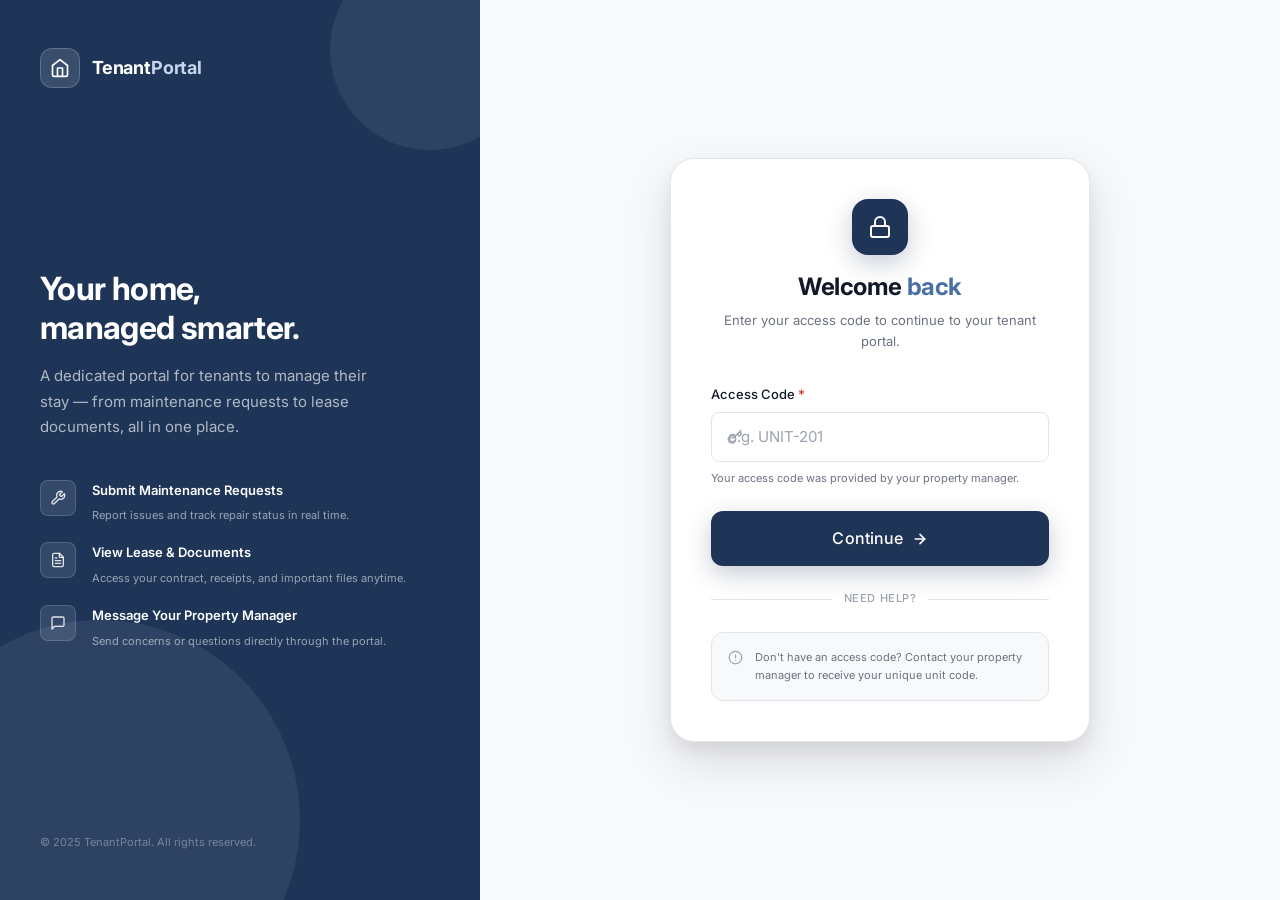
==== index.html @ 9225c10a "Initial commit — Tenant Portal UI HTML/CSS/JS frontend for a tenant property management portal. Feat" ====
<!DOCTYPE html>
<html lang="en">
<head>
  <meta charset="UTF-8" />
  <meta name="viewport" content="width=device-width, initial-scale=1.0" />
  <title>Tenant Portal — Sign In</title>
  <link rel="preconnect" href="https://fonts.googleapis.com" />
  <link rel="preconnect" href="https://fonts.gstatic.com" crossorigin />
  <link href="https://fonts.googleapis.com/css2?family=Inter:wght@400;500;600;700&display=swap" rel="stylesheet" />
  <link rel="stylesheet" href="css/style.css" />
</head>
<body>

  <div class="login-split">

    <!-- ============================
         LEFT — Brand Panel
         ============================ -->
    <div class="login-split__brand">

      <!-- Logo -->
      <div class="brand-panel__logo">
        <div class="brand-panel__logo-icon">
          <svg width="20" height="20" viewBox="0 0 24 24" fill="none" stroke="currentColor" stroke-width="2" stroke-linecap="round" stroke-linejoin="round">
            <path d="M3 9l9-7 9 7v11a2 2 0 0 1-2 2H5a2 2 0 0 1-2-2z"/>
            <polyline points="9 22 9 12 15 12 15 22"/>
          </svg>
        </div>
        <span class="brand-panel__logo-text">Tenant<span>Portal</span></span>
      </div>

      <!-- Hero copy + features -->
      <div class="brand-panel__hero">
        <h1 class="brand-panel__headline">Your home,<br>managed smarter.</h1>
        <p class="brand-panel__tagline">
          A dedicated portal for tenants to manage their stay — from maintenance requests to lease documents, all in one place.
        </p>

        <div class="brand-panel__features">
          <div class="brand-feature">
            <div class="brand-feature__icon">
              <svg width="16" height="16" viewBox="0 0 24 24" fill="none" stroke="currentColor" stroke-width="2" stroke-linecap="round" stroke-linejoin="round">
                <path d="M14.7 6.3a1 1 0 0 0 0 1.4l1.6 1.6a1 1 0 0 0 1.4 0l3.77-3.77a6 6 0 0 1-7.94 7.94l-6.91 6.91a2.12 2.12 0 0 1-3-3l6.91-6.91a6 6 0 0 1 7.94-7.94l-3.76 3.76z"/>
              </svg>
            </div>
            <div class="brand-feature__text">
              <strong>Submit Maintenance Requests</strong>
              <span>Report issues and track repair status in real time.</span>
            </div>
          </div>

          <div class="brand-feature">
            <div class="brand-feature__icon">
              <svg width="16" height="16" viewBox="0 0 24 24" fill="none" stroke="currentColor" stroke-width="2" stroke-linecap="round" stroke-linejoin="round">
                <path d="M14 2H6a2 2 0 0 0-2 2v16a2 2 0 0 0 2 2h12a2 2 0 0 0 2-2V8z"/>
                <polyline points="14 2 14 8 20 8"/>
                <line x1="16" y1="13" x2="8" y2="13"/>
                <line x1="16" y1="17" x2="8" y2="17"/>
                <polyline points="10 9 9 9 8 9"/>
              </svg>
            </div>
            <div class="brand-feature__text">
              <strong>View Lease &amp; Documents</strong>
              <span>Access your contract, receipts, and important files anytime.</span>
            </div>
          </div>

          <div class="brand-feature">
            <div class="brand-feature__icon">
              <svg width="16" height="16" viewBox="0 0 24 24" fill="none" stroke="currentColor" stroke-width="2" stroke-linecap="round" stroke-linejoin="round">
                <path d="M21 15a2 2 0 0 1-2 2H7l-4 4V5a2 2 0 0 1 2-2h14a2 2 0 0 1 2 2z"/>
              </svg>
            </div>
            <div class="brand-feature__text">
              <strong>Message Your Property Manager</strong>
              <span>Send concerns or questions directly through the portal.</span>
            </div>
          </div>
        </div>
      </div>

      <!-- Footer -->
      <div class="brand-panel__footer">
        &copy; 2025 TenantPortal. All rights reserved.
      </div>

    </div>

    <!-- ============================
         RIGHT — Login Form
         ============================ -->
    <div class="login-split__form">
      <div class="login-card">

        <!-- Mobile-only brand mark -->
        <div class="login-mobile-brand">
          <svg width="14" height="14" viewBox="0 0 24 24" fill="none" stroke="currentColor" stroke-width="2.5" stroke-linecap="round" stroke-linejoin="round" style="color: var(--color-accent)">
            <path d="M3 9l9-7 9 7v11a2 2 0 0 1-2 2H5a2 2 0 0 1-2-2z"/>
            <polyline points="9 22 9 12 15 12 15 22"/>
          </svg>
          TenantPortal
        </div>

        <!-- Card header -->
        <div class="login-card__top">
          <div class="login-card__icon">
            <svg width="24" height="24" viewBox="0 0 24 24" fill="none" stroke="white" stroke-width="2" stroke-linecap="round" stroke-linejoin="round">
              <rect x="3" y="11" width="18" height="11" rx="2" ry="2"/>
              <path d="M7 11V7a5 5 0 0 1 10 0v4"/>
            </svg>
          </div>
          <h1 class="login-card__title">Welcome <span>back</span></h1>
          <p class="login-card__tagline">Enter your access code to continue to your tenant portal.</p>
        </div>

        <!-- Alert area -->
        <div id="alert-container"></div>

        <!-- Form -->
        <form id="login-form" novalidate>
          <div class="form-group">
            <label for="access-code" class="label-required">Access Code</label>
            <div class="input-wrap">
              <span class="input-icon">
                <svg width="16" height="16" viewBox="0 0 24 24" fill="none" stroke="currentColor" stroke-width="2" stroke-linecap="round" stroke-linejoin="round">
                  <path d="M21 2l-2 2m-7.61 7.61a5.5 5.5 0 1 1-7.778 7.778 5.5 5.5 0 0 1 7.777-7.777zm0 0L15.5 7.5m0 0l3 3L22 7l-3-3m-3.5 3.5L19 4"/>
                </svg>
              </span>
              <input
                type="text"
                id="access-code"
                name="accessCode"
                placeholder="e.g. UNIT-201"
                autocomplete="off"
                autocapitalize="characters"
                maxlength="20"
                required
              />
            </div>
            <span class="field-hint">Your access code was provided by your property manager.</span>
          </div>

          <div class="mt-6">
            <button type="submit" id="submit-btn" class="btn btn--brand btn--full btn--lg">
              Continue
              <span class="btn__arrow">
                <svg width="16" height="16" viewBox="0 0 24 24" fill="none" stroke="currentColor" stroke-width="2.5" stroke-linecap="round" stroke-linejoin="round">
                  <line x1="5" y1="12" x2="19" y2="12"/>
                  <polyline points="12 5 19 12 12 19"/>
                </svg>
              </span>
            </button>
          </div>
        </form>

        <!-- Divider + help -->
        <div class="divider--label mt-8">Need help?</div>

        <div style="display: flex; align-items: flex-start; gap: 0.75rem; background: var(--color-surface-2); border: 1px solid var(--color-border); border-radius: var(--radius-lg); padding: var(--space-4);">
          <span style="color: var(--color-text-subtle); flex-shrink: 0; margin-top: 1px;">
            <svg width="15" height="15" viewBox="0 0 24 24" fill="none" stroke="currentColor" stroke-width="2" stroke-linecap="round" stroke-linejoin="round">
              <circle cx="12" cy="12" r="10"/>
              <line x1="12" y1="8" x2="12" y2="12"/>
              <line x1="12" y1="16" x2="12.01" y2="16"/>
            </svg>
          </span>
          <p style="font-size: var(--text-xs); color: var(--color-text-muted); line-height: 1.6; margin: 0;">
            Don't have an access code? Contact your property manager to receive your unique unit code.
          </p>
        </div>

      </div>
    </div>

  </div><!-- /.login-split -->

  <script src="js/main.js"></script>
  <script>
    // Redirect if already logged in
    if (getAccessCode()) {
      window.location.href = 'dashboard.html';
    }

    const form      = document.getElementById('login-form');
    const input     = document.getElementById('access-code');
    const submitBtn = document.getElementById('submit-btn');

    form.addEventListener('submit', async (e) => {
      e.preventDefault();
      clearAlert('alert-container');

      const code = input.value.trim().toUpperCase();

      if (!code) {
        input.classList.add('is-error');
        showAlert('alert-container', 'Please enter your access code.', 'error');
        input.focus();
        return;
      }

      input.classList.remove('is-error');
      setLoading(submitBtn, true);

      try {
        const result = await apiPost(WEBHOOKS.verifyCode, { accessCode: code });

        if (result && result.valid) {
          setAccessCode(code);
          if (result.tenant) setTenantData(result.tenant);
          const isOnboarded = result.tenant && result.tenant.onboarded;
          window.location.href = isOnboarded ? 'dashboard.html' : 'onboarding.html';
        } else {
          showAlert('alert-container', 'Invalid access code. Please check and try again.', 'error');
          input.classList.add('is-error');
          input.focus();
        }
      } catch (err) {
        showAlert('alert-container', 'Unable to verify code. Please try again shortly.', 'error');
      } finally {
        setLoading(submitBtn, false);
      }
    });

    input.addEventListener('input', () => {
      input.classList.remove('is-error');
      clearAlert('alert-container');
    });
  </script>
</body>
</html>
---- css/style.css ----
/* ============================================================
   DESIGN TOKENS
   ============================================================ */
:root {
  /* Brand */
  --color-accent:        #4A6FA5;
  --color-accent-dark:   #3a5a8f;
  --color-accent-hover:  #2d4e7e;
  --color-accent-light:  #e8eef6;
  --color-accent-mid:    #c5d5ec;

  /* Brand dark (for panels / hero) */
  --color-brand:         #1e3558;
  --color-brand-mid:     #243f6b;
  --color-brand-light:   #2d4e7e;

  /* Surface */
  --color-bg:            #f4f6f9;
  --color-surface:       #ffffff;
  --color-surface-2:     #f8f9fb;
  --color-border:        #e2e6ec;
  --color-border-light:  #edf0f4;

  /* Text */
  --color-text:          #111827;
  --color-text-muted:    #6b7280;
  --color-text-subtle:   #9ca3af;

  /* Semantic */
  --color-error:         #dc2626;
  --color-error-bg:      #fef2f2;
  --color-error-border:  #fca5a5;
  --color-success:       #16a34a;
  --color-success-bg:    #f0fdf4;
  --color-success-border:#86efac;
  --color-warning:       #d97706;
  --color-warning-bg:    #fffbeb;
  --color-warning-border:#fcd34d;
  --color-info:          #0284c7;
  --color-info-bg:       #f0f9ff;
  --color-info-border:   #7dd3fc;

  /* Priority colors (from reference site) */
  --color-urgent:        #dc2626;
  --color-urgent-bg:     #fef2f2;
  --color-medium:        #d97706;
  --color-medium-bg:     #fffbeb;
  --color-normal:        #4A6FA5;
  --color-normal-bg:     #e8eef6;

  /* Typography */
  --font-base: 'Inter', system-ui, -apple-system, sans-serif;
  --text-xs:   0.6875rem;   /* 11px */
  --text-sm:   0.8125rem;   /* 13px */
  --text-base: 0.9375rem;   /* 15px */
  --text-md:   1rem;        /* 16px */
  --text-lg:   1.125rem;    /* 18px */
  --text-xl:   1.25rem;     /* 20px */
  --text-2xl:  1.5rem;      /* 24px */
  --text-3xl:  1.875rem;    /* 30px */
  --text-4xl:  2.25rem;     /* 36px */
  --fw-normal: 400;
  --fw-medium: 500;
  --fw-semi:   600;
  --fw-bold:   700;

  /* Spacing */
  --space-1:  0.25rem;
  --space-2:  0.5rem;
  --space-3:  0.75rem;
  --space-4:  1rem;
  --space-5:  1.25rem;
  --space-6:  1.5rem;
  --space-8:  2rem;
  --space-10: 2.5rem;
  --space-12: 3rem;
  --space-16: 4rem;

  /* Radius */
  --radius-sm:  4px;
  --radius-md:  8px;
  --radius-lg:  12px;
  --radius-xl:  16px;
  --radius-2xl: 24px;
  --radius-full: 9999px;

  /* Shadows */
  --shadow-xs: 0 1px 2px rgba(0,0,0,0.05);
  --shadow-sm: 0 1px 3px rgba(0,0,0,0.07), 0 1px 2px rgba(0,0,0,0.05);
  --shadow-md: 0 4px 16px rgba(0,0,0,0.08), 0 2px 4px rgba(0,0,0,0.04);
  --shadow-lg: 0 8px 32px rgba(0,0,0,0.10), 0 4px 8px rgba(0,0,0,0.05);
  --shadow-xl: 0 20px 48px rgba(0,0,0,0.12), 0 8px 16px rgba(0,0,0,0.06);
  --shadow-brand: 0 8px 24px rgba(30,53,88,0.25);

  /* Transitions */
  --transition-fast: 100ms ease;
  --transition:      180ms ease;
  --transition-slow: 280ms ease;
}

/* ============================================================
   RESET
   ============================================================ */
*, *::before, *::after {
  box-sizing: border-box;
  margin: 0;
  padding: 0;
}

html {
  font-size: 16px;
  -webkit-text-size-adjust: 100%;
  scroll-behavior: smooth;
}

body {
  font-family: var(--font-base);
  font-size: var(--text-base);
  color: var(--color-text);
  background-color: var(--color-bg);
  line-height: 1.6;
  min-height: 100vh;
  -webkit-font-smoothing: antialiased;
  -moz-osx-font-smoothing: grayscale;
}

img, svg { display: block; max-width: 100%; }

a { color: var(--color-accent); text-decoration: none; }
a:hover { text-decoration: underline; }

ul, ol { list-style: none; }

button, input, select, textarea {
  font: inherit;
  color: inherit;
}

/* ============================================================
   TYPOGRAPHY
   ============================================================ */
h1, h2, h3, h4, h5, h6 {
  font-weight: var(--fw-semi);
  line-height: 1.3;
  color: var(--color-text);
  letter-spacing: -0.01em;
}

h1 { font-size: var(--text-3xl); }
h2 { font-size: var(--text-2xl); }
h3 { font-size: var(--text-xl); }
h4 { font-size: var(--text-lg); }

p { color: var(--color-text-muted); line-height: 1.7; }

.text-muted   { color: var(--color-text-muted); }
.text-subtle  { color: var(--color-text-subtle); }
.text-accent  { color: var(--color-accent); }
.text-sm      { font-size: var(--text-sm); }
.text-xs      { font-size: var(--text-xs); }
.text-lg      { font-size: var(--text-lg); }
.text-center  { text-align: center; }
.fw-medium    { font-weight: var(--fw-medium); }
.fw-semi      { font-weight: var(--fw-semi); }
.fw-bold      { font-weight: var(--fw-bold); }

/* ============================================================
   LAYOUT
   ============================================================ */
.container {
  width: 100%;
  max-width: 1040px;
  margin-inline: auto;
  padding-inline: var(--space-4);
}

.container--sm  { max-width: 480px; }
.container--md  { max-width: 640px; }
.container--lg  { max-width: 800px; }

.page {
  min-height: 100vh;
  display: flex;
  flex-direction: column;
}

.page-content {
  flex: 1;
  padding-block: var(--space-8);
}

/* Flex utilities */
.flex           { display: flex; }
.flex-col       { flex-direction: column; }
.items-center   { align-items: center; }
.items-start    { align-items: flex-start; }
.justify-center { justify-content: center; }
.justify-between{ justify-content: space-between; }
.gap-2  { gap: var(--space-2); }
.gap-3  { gap: var(--space-3); }
.gap-4  { gap: var(--space-4); }
.gap-6  { gap: var(--space-6); }

/* Spacing utilities */
.mt-2 { margin-top: var(--space-2); }
.mt-4 { margin-top: var(--space-4); }
.mt-6 { margin-top: var(--space-6); }
.mt-8 { margin-top: var(--space-8); }
.mb-2 { margin-bottom: var(--space-2); }
.mb-4 { margin-bottom: var(--space-4); }
.mb-6 { margin-bottom: var(--space-6); }
.mb-8 { margin-bottom: var(--space-8); }

/* ============================================================
   CARD
   ============================================================ */
.card {
  background: var(--color-surface);
  border: 1px solid var(--color-border);
  border-radius: var(--radius-xl);
  padding: var(--space-6);
  box-shadow: var(--shadow-sm);
}

.card--padded { padding: var(--space-8); }
.card--raised { box-shadow: var(--shadow-md); }

.card__eyebrow {
  font-size: var(--text-xs);
  font-weight: var(--fw-semi);
  text-transform: uppercase;
  letter-spacing: 0.08em;
  color: var(--color-accent);
  margin-bottom: var(--space-2);
}

.card__title {
  font-size: var(--text-xl);
  font-weight: var(--fw-semi);
  margin-bottom: var(--space-2);
}

.card__subtitle {
  font-size: var(--text-sm);
  color: var(--color-text-muted);
  margin-bottom: var(--space-6);
}

/* ============================================================
   BUTTONS
   ============================================================ */
.btn {
  display: inline-flex;
  align-items: center;
  justify-content: center;
  gap: var(--space-2);
  padding: var(--space-3) var(--space-6);
  border-radius: var(--radius-md);
  font-size: var(--text-base);
  font-weight: var(--fw-medium);
  border: 1.5px solid transparent;
  cursor: pointer;
  transition:
    background-color var(--transition),
    border-color var(--transition),
    box-shadow var(--transition),
    transform var(--transition-fast),
    opacity var(--transition);
  white-space: nowrap;
  user-select: none;
  letter-spacing: 0.01em;
  position: relative;
}

.btn:disabled {
  opacity: 0.5;
  cursor: not-allowed;
}

.btn:not(:disabled):active {
  transform: translateY(1px);
}

.btn--primary {
  background: var(--color-accent);
  color: #fff;
  box-shadow: 0 2px 8px rgba(74,111,165,0.25);
}
.btn--primary:hover:not(:disabled) {
  background: var(--color-accent-dark);
  box-shadow: 0 4px 14px rgba(74,111,165,0.35);
  text-decoration: none;
}

.btn--brand {
  background: var(--color-brand);
  color: #fff;
  box-shadow: var(--shadow-brand);
}
.btn--brand:hover:not(:disabled) {
  background: var(--color-brand-mid);
  text-decoration: none;
}

.btn--secondary {
  background: var(--color-surface);
  color: var(--color-accent);
  border-color: var(--color-accent-mid);
}
.btn--secondary:hover:not(:disabled) {
  background: var(--color-accent-light);
  border-color: var(--color-accent);
  text-decoration: none;
}

.btn--ghost {
  background: transparent;
  color: var(--color-text-muted);
  border-color: var(--color-border);
}
.btn--ghost:hover:not(:disabled) {
  background: var(--color-surface-2);
  color: var(--color-text);
  text-decoration: none;
}

.btn--full { width: 100%; }

.btn--sm {
  padding: var(--space-2) var(--space-4);
  font-size: var(--text-sm);
  border-radius: var(--radius-md);
}

.btn--lg {
  padding: 0.875rem var(--space-8);
  font-size: var(--text-md);
  border-radius: var(--radius-lg);
}

/* Arrow icon in button */
.btn__arrow {
  display: inline-flex;
  transition: transform var(--transition);
}
.btn:hover .btn__arrow {
  transform: translateX(3px);
}

/* ============================================================
   FORMS
   ============================================================ */
.form-group {
  display: flex;
  flex-direction: column;
  gap: var(--space-2);
}

.form-group + .form-group {
  margin-top: var(--space-5);
}

label {
  font-size: var(--text-sm);
  font-weight: var(--fw-medium);
  color: var(--color-text);
}

.label-required::after {
  content: ' *';
  color: var(--color-error);
}

/* Input with prefix icon */
.input-wrap {
  position: relative;
  display: flex;
  align-items: center;
}

.input-wrap .input-icon {
  position: absolute;
  left: var(--space-4);
  color: var(--color-text-subtle);
  display: flex;
  pointer-events: none;
  transition: color var(--transition);
}

.input-wrap input,
.input-wrap select,
.input-wrap textarea {
  padding-left: calc(var(--space-4) + 20px + var(--space-3));
}

.input-wrap:focus-within .input-icon {
  color: var(--color-accent);
}

input[type="text"],
input[type="email"],
input[type="tel"],
input[type="number"],
input[type="date"],
input[type="password"],
select,
textarea {
  width: 100%;
  padding: 0.75rem var(--space-4);
  border: 1.5px solid var(--color-border);
  border-radius: var(--radius-md);
  background: var(--color-surface);
  color: var(--color-text);
  font-size: var(--text-base);
  transition: border-color var(--transition), box-shadow var(--transition);
  appearance: none;
}

input::placeholder,
textarea::placeholder {
  color: var(--color-text-subtle);
}

input:hover:not(:focus):not(.is-error),
select:hover:not(:focus):not(.is-error),
textarea:hover:not(:focus):not(.is-error) {
  border-color: var(--color-accent-mid);
}

input:focus,
select:focus,
textarea:focus {
  outline: none;
  border-color: var(--color-accent);
  box-shadow: 0 0 0 3px rgba(74,111,165,0.14);
}

input.is-error,
select.is-error,
textarea.is-error {
  border-color: var(--color-error);
  background: #fff8f8;
}

input.is-error:focus,
select.is-error:focus,
textarea.is-error:focus {
  box-shadow: 0 0 0 3px rgba(220,38,38,0.12);
}

textarea {
  resize: vertical;
  min-height: 110px;
  line-height: 1.6;
}

.field-hint {
  font-size: var(--text-xs);
  color: var(--color-text-muted);
  line-height: 1.5;
}

.field-error {
  font-size: var(--text-xs);
  color: var(--color-error);
  display: flex;
  align-items: center;
  gap: var(--space-1);
}

/* File input */
input[type="file"] {
  width: 100%;
  padding: var(--space-4);
  border: 1.5px dashed var(--color-border);
  border-radius: var(--radius-md);
  background: var(--color-surface-2);
  cursor: pointer;
  font-size: var(--text-sm);
  color: var(--color-text-muted);
  transition: border-color var(--transition), background var(--transition);
}

input[type="file"]:hover,
input[type="file"]:focus {
  outline: none;
  border-color: var(--color-accent);
  background: var(--color-accent-light);
}

/* Form row — two columns on desktop */
.form-row {
  display: grid;
  grid-template-columns: 1fr;
  gap: var(--space-4);
}

@media (min-width: 600px) {
  .form-row { grid-template-columns: 1fr 1fr; }
}

/* ============================================================
   PROGRESS STEPS
   ============================================================ */
.progress-steps {
  display: flex;
  align-items: center;
  justify-content: center;
  gap: 0;
  margin-bottom: var(--space-8);
  overflow-x: auto;
  padding-bottom: var(--space-2);
}

.step {
  display: flex;
  flex-direction: column;
  align-items: center;
  gap: var(--space-2);
  flex: 1;
  position: relative;
  min-width: 72px;
}

.step::before {
  content: '';
  position: absolute;
  top: 16px;
  right: 50%;
  left: -50%;
  height: 2px;
  background: var(--color-border);
  z-index: 0;
}

.step:first-child::before { display: none; }

.step__dot {
  width: 34px;
  height: 34px;
  border-radius: 50%;
  background: var(--color-surface);
  border: 2px solid var(--color-border);
  display: flex;
  align-items: center;
  justify-content: center;
  font-size: var(--text-sm);
  font-weight: var(--fw-semi);
  color: var(--color-text-muted);
  position: relative;
  z-index: 1;
  transition: all var(--transition);
}

.step__label {
  font-size: var(--text-xs);
  color: var(--color-text-muted);
  white-space: nowrap;
  font-weight: var(--fw-medium);
}

.step.is-active .step__dot {
  background: var(--color-accent);
  border-color: var(--color-accent);
  color: #fff;
  box-shadow: 0 0 0 4px var(--color-accent-light);
}

.step.is-active .step__label {
  color: var(--color-accent);
  font-weight: var(--fw-semi);
}

.step.is-done .step__dot {
  background: var(--color-success);
  border-color: var(--color-success);
  color: #fff;
}

.step.is-done::before { background: var(--color-success); }

/* ============================================================
   ALERT / NOTIFICATION BANNERS
   ============================================================ */
.alert {
  display: flex;
  align-items: flex-start;
  gap: var(--space-3);
  padding: var(--space-4) var(--space-5);
  border-radius: var(--radius-lg);
  font-size: var(--text-sm);
  border: 1px solid transparent;
  line-height: 1.5;
}

.alert__icon {
  flex-shrink: 0;
  margin-top: 1px;
}

.alert--error {
  background: var(--color-error-bg);
  border-color: var(--color-error-border);
  color: #991b1b;
}

.alert--success {
  background: var(--color-success-bg);
  border-color: var(--color-success-border);
  color: #15803d;
}

.alert--warning {
  background: var(--color-warning-bg);
  border-color: var(--color-warning-border);
  color: #92400e;
}

.alert--info {
  background: var(--color-info-bg);
  border-color: var(--color-info-border);
  color: var(--color-info);
}

/* ============================================================
   NAV BAR
   ============================================================ */
.navbar {
  background: var(--color-surface);
  border-bottom: 1px solid var(--color-border);
  padding-block: var(--space-4);
  position: sticky;
  top: 0;
  z-index: 100;
  box-shadow: var(--shadow-xs);
}

.navbar__inner {
  display: flex;
  align-items: center;
  justify-content: space-between;
}

.navbar__brand {
  display: flex;
  align-items: center;
  gap: var(--space-3);
  font-size: var(--text-lg);
  font-weight: var(--fw-bold);
  color: var(--color-text);
  letter-spacing: -0.01em;
}

.navbar__brand-icon {
  width: 34px;
  height: 34px;
  background: var(--color-brand);
  border-radius: var(--radius-md);
  display: flex;
  align-items: center;
  justify-content: center;
  color: #fff;
  flex-shrink: 0;
}

.navbar__brand span { color: var(--color-accent); }

.navbar__nav {
  display: flex;
  align-items: center;
  gap: var(--space-1);
}

.nav-link {
  padding: var(--space-2) var(--space-3);
  border-radius: var(--radius-md);
  font-size: var(--text-sm);
  font-weight: var(--fw-medium);
  color: var(--color-text-muted);
  transition: background-color var(--transition), color var(--transition);
  display: flex;
  align-items: center;
  gap: var(--space-2);
}

.nav-link:hover {
  background: var(--color-surface-2);
  color: var(--color-text);
  text-decoration: none;
}

.nav-link.is-active {
  background: var(--color-accent-light);
  color: var(--color-accent);
}

/* Mobile nav */
.navbar__menu-toggle {
  display: none;
  background: none;
  border: none;
  cursor: pointer;
  padding: var(--space-2);
  color: var(--color-text-muted);
  border-radius: var(--radius-md);
}

.navbar__menu-toggle:hover {
  background: var(--color-surface-2);
  color: var(--color-text);
}

@media (max-width: 599px) {
  .navbar__menu-toggle { display: flex; align-items: center; }

  .navbar__nav {
    display: none;
    position: absolute;
    top: 100%;
    left: 0;
    right: 0;
    background: var(--color-surface);
    border-bottom: 1px solid var(--color-border);
    flex-direction: column;
    align-items: stretch;
    padding: var(--space-3) var(--space-4);
    gap: var(--space-1);
    box-shadow: var(--shadow-md);
  }

  .navbar__nav.is-open { display: flex; }

  .nav-link {
    padding: var(--space-3) var(--space-4);
    border-radius: var(--radius-md);
  }
}

/* ============================================================
   PAGE HEADER
   ============================================================ */
.page-header {
  margin-bottom: var(--space-8);
  display: flex;
  align-items: flex-start;
  justify-content: space-between;
  gap: var(--space-4);
}

.page-header__text {}

.page-header__title {
  font-size: var(--text-2xl);
  font-weight: var(--fw-bold);
  color: var(--color-text);
  letter-spacing: -0.02em;
}

.page-header__subtitle {
  font-size: var(--text-sm);
  color: var(--color-text-muted);
  margin-top: var(--space-1);
  line-height: 1.5;
}

/* ============================================================
   BADGE
   ============================================================ */
.badge {
  display: inline-flex;
  align-items: center;
  gap: var(--space-1);
  padding: 3px var(--space-3);
  border-radius: var(--radius-full);
  font-size: var(--text-xs);
  font-weight: var(--fw-semi);
  letter-spacing: 0.02em;
}

.badge--dot::before {
  content: '';
  width: 6px;
  height: 6px;
  border-radius: 50%;
  background: currentColor;
  opacity: 0.7;
}

.badge--accent   { background: var(--color-accent-light);  color: var(--color-accent-dark); }
.badge--success  { background: var(--color-success-bg);    color: var(--color-success); }
.badge--warning  { background: var(--color-warning-bg);    color: var(--color-warning); }
.badge--error    { background: var(--color-error-bg);      color: var(--color-error); }
.badge--neutral  { background: var(--color-surface-2);     color: var(--color-text-muted); border: 1px solid var(--color-border); }

/* ============================================================
   DIVIDER
   ============================================================ */
.divider {
  border: none;
  border-top: 1px solid var(--color-border);
  margin-block: var(--space-6);
}

.divider--label {
  display: flex;
  align-items: center;
  gap: var(--space-3);
  color: var(--color-text-subtle);
  font-size: var(--text-xs);
  font-weight: var(--fw-medium);
  letter-spacing: 0.05em;
  text-transform: uppercase;
  border: none;
  margin-block: var(--space-6);
}
.divider--label::before,
.divider--label::after {
  content: '';
  flex: 1;
  height: 1px;
  background: var(--color-border);
}

/* ============================================================
   LOADING SPINNER
   ============================================================ */
.spinner {
  width: 18px;
  height: 18px;
  border: 2px solid rgba(255,255,255,0.3);
  border-top-color: #fff;
  border-radius: 50%;
  animation: spin 0.65s linear infinite;
  display: inline-block;
  flex-shrink: 0;
}

.spinner--dark {
  border-color: var(--color-border);
  border-top-color: var(--color-accent);
}

@keyframes spin {
  to { transform: rotate(360deg); }
}

/* ============================================================
   ICON BADGE (icon in a colored circle/square)
   ============================================================ */
.icon-badge {
  display: inline-flex;
  align-items: center;
  justify-content: center;
  width: 44px;
  height: 44px;
  border-radius: var(--radius-lg);
  flex-shrink: 0;
}

.icon-badge--accent   { background: var(--color-accent-light); color: var(--color-accent-dark); }
.icon-badge--brand    { background: var(--color-brand);        color: #fff; }
.icon-badge--success  { background: var(--color-success-bg);   color: var(--color-success); }
.icon-badge--warning  { background: var(--color-warning-bg);   color: var(--color-warning); }
.icon-badge--error    { background: var(--color-error-bg);     color: var(--color-error); }
.icon-badge--neutral  { background: var(--color-surface-2);    color: var(--color-text-muted); border: 1px solid var(--color-border); }

.icon-badge--lg {
  width: 56px;
  height: 56px;
  border-radius: var(--radius-xl);
}

/* ============================================================
   PRIORITY INDICATORS (from reference site)
   ============================================================ */
.priority-chip {
  display: inline-flex;
  align-items: center;
  gap: var(--space-2);
  padding: var(--space-2) var(--space-3);
  border-radius: var(--radius-md);
  font-size: var(--text-sm);
  font-weight: var(--fw-medium);
  border: 1px solid transparent;
}

.priority-chip__dot {
  width: 8px;
  height: 8px;
  border-radius: 50%;
  flex-shrink: 0;
}

.priority-chip--urgent {
  background: var(--color-urgent-bg);
  border-color: var(--color-error-border);
  color: #991b1b;
}
.priority-chip--urgent .priority-chip__dot { background: var(--color-urgent); }

.priority-chip--medium {
  background: var(--color-medium-bg);
  border-color: var(--color-warning-border);
  color: #92400e;
}
.priority-chip--medium .priority-chip__dot { background: var(--color-medium); }

.priority-chip--normal {
  background: var(--color-normal-bg);
  border-color: var(--color-accent-mid);
  color: var(--color-accent-dark);
}
.priority-chip--normal .priority-chip__dot { background: var(--color-normal); }

/* ============================================================
   ===  LOGIN PAGE (split panel)  ===
   ============================================================ */
.login-split {
  min-height: 100vh;
  display: flex;
}

/* — Left brand panel — */
.login-split__brand {
  display: none;
  flex-direction: column;
  justify-content: space-between;
  padding: var(--space-12) var(--space-10);
  background: var(--color-brand);
  color: #fff;
  position: relative;
  overflow: hidden;
}

/* Subtle decorative circles */
.login-split__brand::before,
.login-split__brand::after {
  content: '';
  position: absolute;
  border-radius: 50%;
  opacity: 0.07;
  background: #fff;
}
.login-split__brand::before {
  width: 400px;
  height: 400px;
  bottom: -120px;
  left: -100px;
}
.login-split__brand::after {
  width: 200px;
  height: 200px;
  top: -50px;
  right: -50px;
}

.brand-panel__logo {
  display: flex;
  align-items: center;
  gap: var(--space-3);
  position: relative;
  z-index: 1;
}

.brand-panel__logo-icon {
  width: 40px;
  height: 40px;
  background: rgba(255,255,255,0.12);
  border: 1px solid rgba(255,255,255,0.2);
  border-radius: var(--radius-lg);
  display: flex;
  align-items: center;
  justify-content: center;
}

.brand-panel__logo-text {
  font-size: var(--text-lg);
  font-weight: var(--fw-bold);
  letter-spacing: -0.01em;
}

.brand-panel__logo-text span {
  color: var(--color-accent-mid);
}

.brand-panel__hero {
  flex: 1;
  display: flex;
  flex-direction: column;
  justify-content: center;
  position: relative;
  z-index: 1;
  padding-block: var(--space-12);
}

.brand-panel__headline {
  font-size: clamp(1.5rem, 2.5vw, 2.25rem);
  font-weight: var(--fw-bold);
  line-height: 1.2;
  letter-spacing: -0.02em;
  color: #fff;
  margin-bottom: var(--space-4);
}

.brand-panel__tagline {
  font-size: var(--text-base);
  color: rgba(255,255,255,0.65);
  line-height: 1.7;
  max-width: 340px;
  margin-bottom: var(--space-10);
}

.brand-panel__features {
  display: flex;
  flex-direction: column;
  gap: var(--space-4);
}

.brand-feature {
  display: flex;
  align-items: flex-start;
  gap: var(--space-4);
}

.brand-feature__icon {
  width: 36px;
  height: 36px;
  border-radius: var(--radius-md);
  background: rgba(255,255,255,0.10);
  border: 1px solid rgba(255,255,255,0.15);
  display: flex;
  align-items: center;
  justify-content: center;
  flex-shrink: 0;
  color: rgba(255,255,255,0.85);
}

.brand-feature__text strong {
  display: block;
  font-size: var(--text-sm);
  font-weight: var(--fw-semi);
  color: #fff;
  margin-bottom: 2px;
}

.brand-feature__text span {
  font-size: var(--text-xs);
  color: rgba(255,255,255,0.55);
  line-height: 1.5;
}

.brand-panel__footer {
  position: relative;
  z-index: 1;
  font-size: var(--text-xs);
  color: rgba(255,255,255,0.35);
}

/* — Right form panel — */
.login-split__form {
  flex: 1;
  display: flex;
  align-items: center;
  justify-content: center;
  padding: var(--space-8) var(--space-6);
  background: var(--color-bg);
  min-height: 100vh;
}

.login-card {
  width: 100%;
  max-width: 420px;
  background: var(--color-surface);
  border: 1px solid var(--color-border);
  border-radius: var(--radius-2xl);
  padding: var(--space-10);
  box-shadow: var(--shadow-xl);
}

.login-card__top {
  text-align: center;
  margin-bottom: var(--space-8);
}

.login-card__icon {
  width: 56px;
  height: 56px;
  background: var(--color-brand);
  border-radius: var(--radius-xl);
  display: inline-flex;
  align-items: center;
  justify-content: center;
  margin-bottom: var(--space-4);
  box-shadow: var(--shadow-brand);
}

.login-card__title {
  font-size: var(--text-2xl);
  font-weight: var(--fw-bold);
  letter-spacing: -0.02em;
  color: var(--color-text);
  margin-bottom: var(--space-2);
}

.login-card__title span { color: var(--color-accent); }

.login-card__tagline {
  font-size: var(--text-sm);
  color: var(--color-text-muted);
  line-height: 1.6;
}

/* Mobile: show logo in card */
.login-mobile-brand {
  display: flex;
  align-items: center;
  justify-content: center;
  gap: var(--space-2);
  margin-bottom: var(--space-6);
  font-size: var(--text-sm);
  font-weight: var(--fw-semi);
  color: var(--color-text-muted);
}

/* Show full split on larger screens */
@media (min-width: 800px) {
  .login-split__brand {
    display: flex;
    width: 420px;
    min-width: 380px;
    flex-shrink: 0;
  }

  .login-split__form {
    background: var(--color-surface-2);
  }

  .login-mobile-brand { display: none; }
}

@media (min-width: 1100px) {
  .login-split__brand { width: 480px; }
}

/* ============================================================
   DASHBOARD GRID
   ============================================================ */
.dashboard-grid {
  display: grid;
  grid-template-columns: 1fr;
  gap: var(--space-4);
}

@media (min-width: 480px) {
  .dashboard-grid { grid-template-columns: 1fr 1fr; }
}

@media (min-width: 768px) {
  .dashboard-grid { grid-template-columns: repeat(3, 1fr); }
}

.dashboard-card {
  background: var(--color-surface);
  border: 1px solid var(--color-border);
  border-radius: var(--radius-xl);
  padding: var(--space-6);
  box-shadow: var(--shadow-sm);
  text-decoration: none;
  display: flex;
  flex-direction: column;
  gap: var(--space-4);
  transition:
    box-shadow var(--transition),
    border-color var(--transition),
    transform var(--transition-slow);
  cursor: pointer;
}

.dashboard-card:hover {
  box-shadow: var(--shadow-lg);
  border-color: var(--color-accent-mid);
  transform: translateY(-2px);
  text-decoration: none;
}

.dashboard-card__icon {
  width: 48px;
  height: 48px;
  display: flex;
  align-items: center;
  justify-content: center;
  background: var(--color-accent-light);
  color: var(--color-accent-dark);
  border-radius: var(--radius-lg);
}

.dashboard-card__title {
  font-size: var(--text-base);
  font-weight: var(--fw-semi);
  color: var(--color-text);
}

.dashboard-card__desc {
  font-size: var(--text-sm);
  color: var(--color-text-muted);
  line-height: 1.5;
}

.dashboard-card__arrow {
  margin-top: auto;
  display: flex;
  align-items: center;
  gap: var(--space-1);
  font-size: var(--text-xs);
  font-weight: var(--fw-semi);
  color: var(--color-accent);
  transition: gap var(--transition);
}

.dashboard-card:hover .dashboard-card__arrow {
  gap: var(--space-2);
}

/* ============================================================
   SECTION DIVIDER WITH STEP NUMBER
   ============================================================ */
.section-step {
  display: flex;
  align-items: center;
  gap: var(--space-3);
  margin-bottom: var(--space-4);
}

.section-step__num {
  width: 28px;
  height: 28px;
  border-radius: 50%;
  background: var(--color-accent);
  color: #fff;
  font-size: var(--text-xs);
  font-weight: var(--fw-bold);
  display: flex;
  align-items: center;
  justify-content: center;
  flex-shrink: 0;
}

.section-step__label {
  font-size: var(--text-sm);
  font-weight: var(--fw-semi);
  color: var(--color-text-muted);
  text-transform: uppercase;
  letter-spacing: 0.07em;
}

/* ============================================================
   RESPONSIVE UTILITIES
   ============================================================ */
@media (max-width: 599px) {
  h1 { font-size: var(--text-2xl); }
  h2 { font-size: var(--text-xl); }

  .card, .card--padded {
    padding: var(--space-5);
    border-radius: var(--radius-lg);
  }

  .login-card {
    padding: var(--space-6);
    border-radius: var(--radius-xl);
    border: none;
    box-shadow: none;
    background: transparent;
  }

  .login-split__form {
    padding: var(--space-4);
    background: var(--color-surface);
  }

  .btn--full-mobile { width: 100%; }
}

@media (min-width: 600px) {
  .container { padding-inline: var(--space-6); }
}

@media (min-width: 960px) {
  .container { padding-inline: var(--space-8); }
}
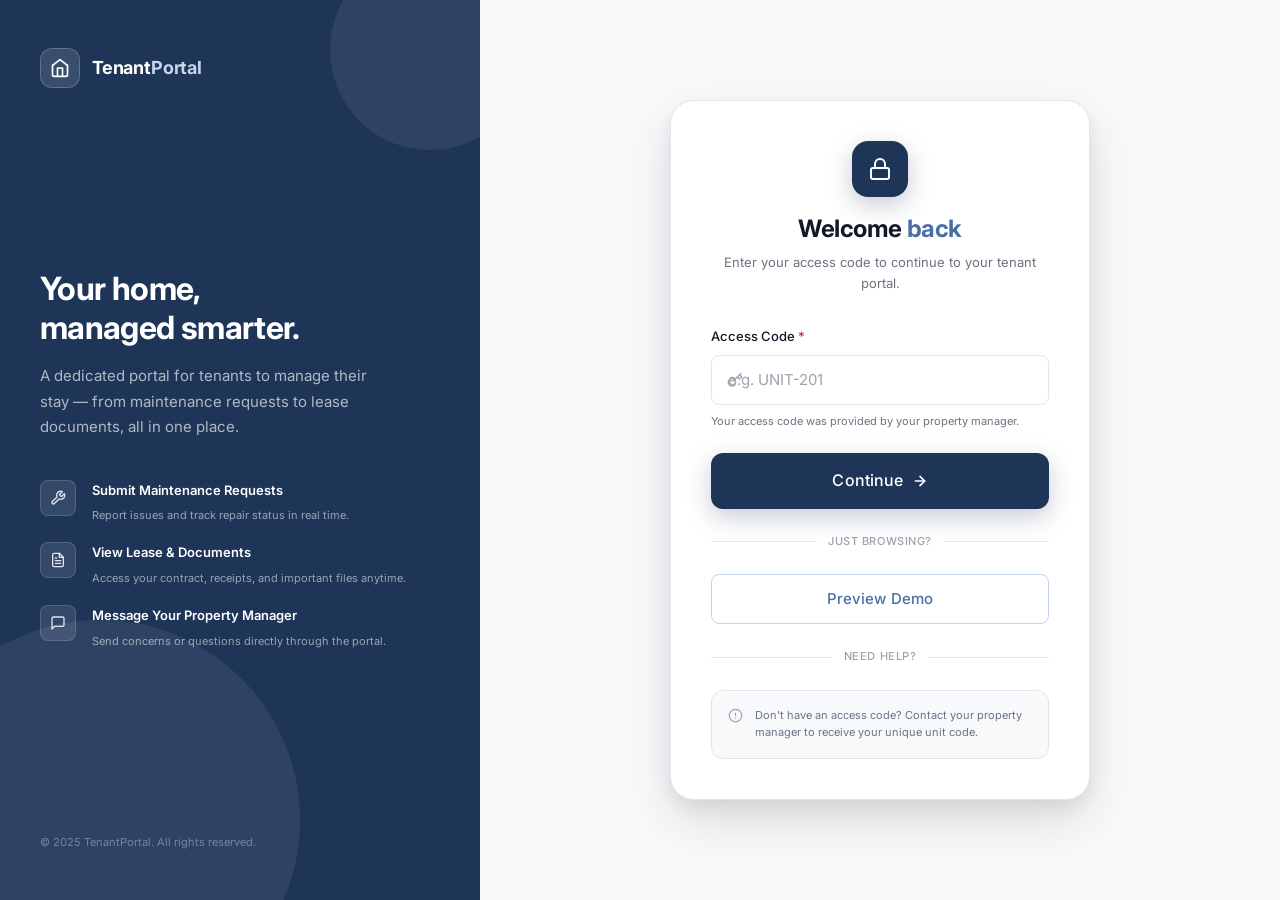
==== commit e715c4fc: "Add demo preview button on login page" ====
--- a/index.html
+++ b/index.html
@@ -153,8 +153,14 @@
           </div>
         </form>
 
+        <!-- Demo preview -->
+        <div class="divider--label mt-8">Just browsing?</div>
+        <button type="button" id="demo-btn" class="btn btn--secondary btn--full" onclick="sessionStorage.setItem('accessCode','DEMO'); window.location.href='dashboard.html';">
+          Preview Demo
+        </button>
+
         <!-- Divider + help -->
-        <div class="divider--label mt-8">Need help?</div>
+        <div class="divider--label mt-6">Need help?</div>
 
         <div style="display: flex; align-items: flex-start; gap: 0.75rem; background: var(--color-surface-2); border: 1px solid var(--color-border); border-radius: var(--radius-lg); padding: var(--space-4);">
           <span style="color: var(--color-text-subtle); flex-shrink: 0; margin-top: 1px;">
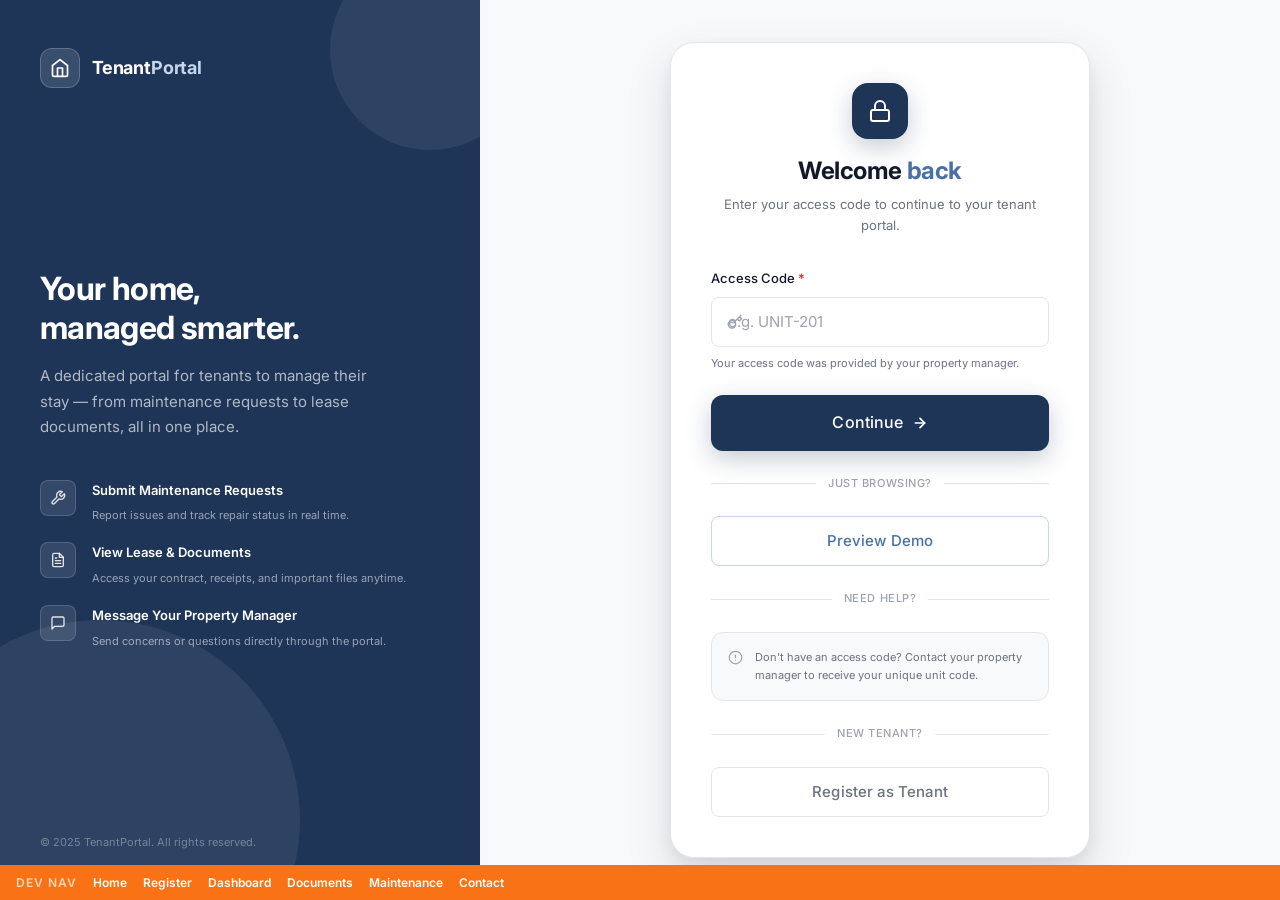
==== commit d8bdd17d: "Add tenant registration link, dev nav toolbar, and onboarding UI updates Co-Authored-By: Claude Sonn" ====
--- a/index.html
+++ b/index.html
@@ -175,10 +175,27 @@
           </p>
         </div>
 
+        <!-- Register -->
+        <div class="divider--label mt-6">New tenant?</div>
+        <a href="onboarding.html" class="btn btn--ghost btn--full">
+          Register as Tenant
+        </a>
+
       </div>
     </div>
 
   </div><!-- /.login-split -->
+
+  <!-- DEV NAV TOOLBAR — remove before launch -->
+  <div style="position:fixed;bottom:0;left:0;right:0;background:#f97316;color:white;padding:8px 16px;display:flex;gap:16px;align-items:center;font-size:12px;font-weight:600;z-index:9999;flex-wrap:wrap;">
+    <span style="opacity:0.7;text-transform:uppercase;letter-spacing:0.08em;flex-shrink:0;">DEV NAV</span>
+    <a href="index.html" style="color:white;text-decoration:none;">Home</a>
+    <a href="onboarding.html" style="color:white;text-decoration:none;">Register</a>
+    <a href="dashboard.html" style="color:white;text-decoration:none;">Dashboard</a>
+    <a href="documents.html" style="color:white;text-decoration:none;">Documents</a>
+    <a href="maintenance.html" style="color:white;text-decoration:none;">Maintenance</a>
+    <a href="contact.html" style="color:white;text-decoration:none;">Contact</a>
+  </div>
 
   <script src="js/main.js"></script>
   <script>
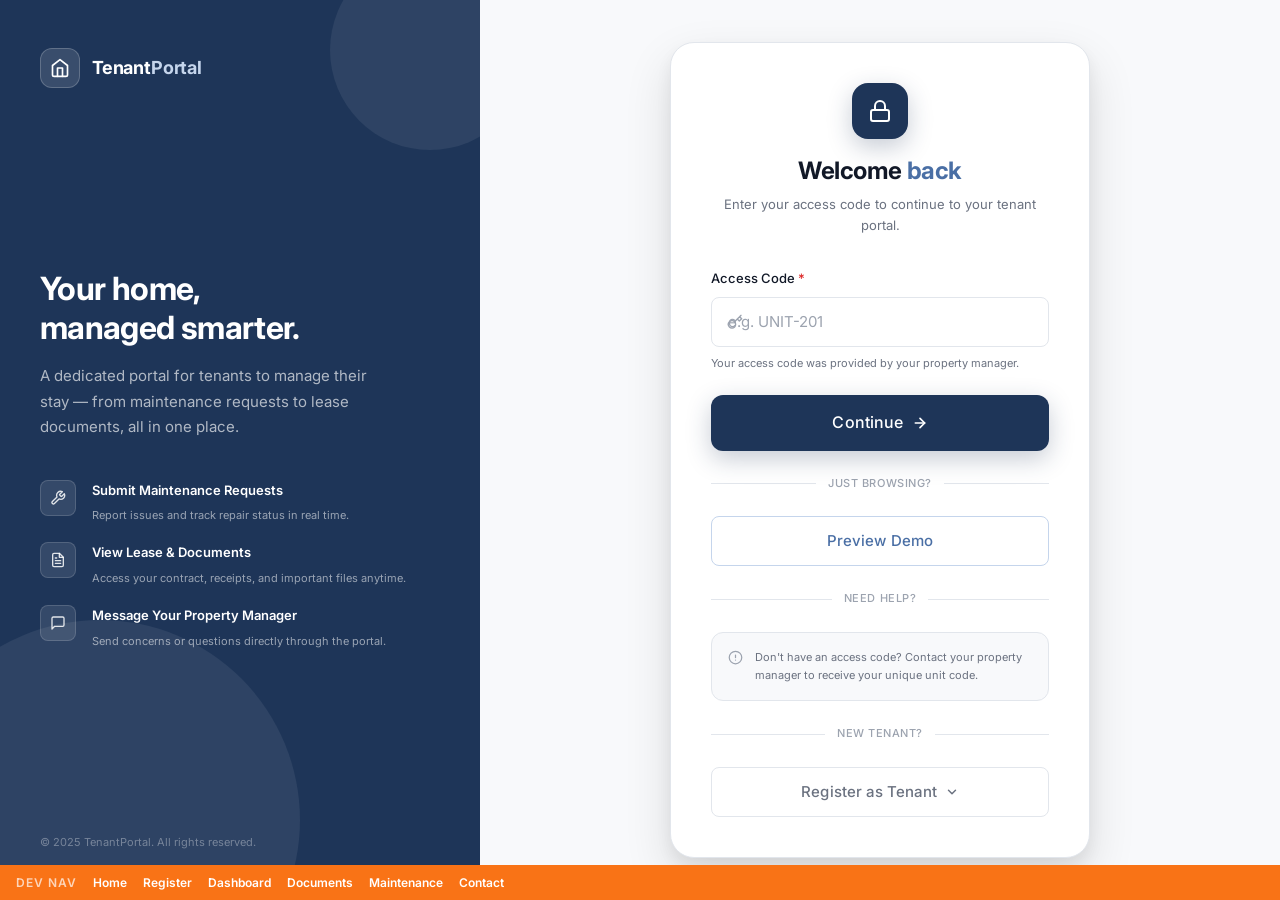
==== commit 9ac56a77: "feat: inline registration form on login page Replace "Register as Tenant" redirect to onboarding.htm" ====
--- a/index.html
+++ b/index.html
@@ -177,9 +177,94 @@
 
         <!-- Register -->
         <div class="divider--label mt-6">New tenant?</div>
-        <a href="onboarding.html" class="btn btn--ghost btn--full">
+        <button type="button" id="reg-toggle-btn" class="btn btn--ghost btn--full" aria-expanded="false" aria-controls="reg-panel">
           Register as Tenant
-        </a>
+          <span class="btn__arrow" id="reg-chevron" style="transition: transform 180ms ease;">
+            <svg width="14" height="14" viewBox="0 0 24 24" fill="none" stroke="currentColor" stroke-width="2.5" stroke-linecap="round" stroke-linejoin="round">
+              <polyline points="6 9 12 15 18 9"/>
+            </svg>
+          </span>
+        </button>
+
+        <div id="reg-panel" hidden style="margin-top: var(--space-4);">
+          <div id="alert-reg"></div>
+
+          <div class="form-group">
+            <label for="reg-name" class="label-required">Full Name</label>
+            <input type="text" id="reg-name" name="fullName" placeholder="e.g. Juan dela Cruz" autocomplete="name" required />
+          </div>
+
+          <div class="form-group">
+            <label for="reg-email" class="label-required">Email Address</label>
+            <div class="input-wrap">
+              <span class="input-icon" aria-hidden="true">
+                <svg width="16" height="16" viewBox="0 0 24 24" fill="none" stroke="currentColor" stroke-width="2" stroke-linecap="round" stroke-linejoin="round">
+                  <path d="M4 4h16c1.1 0 2 .9 2 2v12c0 1.1-.9 2-2 2H4c-1.1 0-2-.9-2-2V6c0-1.1.9-2 2-2z"/>
+                  <polyline points="22,6 12,13 2,6"/>
+                </svg>
+              </span>
+              <input type="email" id="reg-email" name="email" placeholder="you@email.com" autocomplete="email" required />
+            </div>
+          </div>
+
+          <div class="form-group">
+            <label for="reg-phone" class="label-required">Phone Number</label>
+            <div class="input-wrap">
+              <span class="input-icon" aria-hidden="true">
+                <svg width="16" height="16" viewBox="0 0 24 24" fill="none" stroke="currentColor" stroke-width="2" stroke-linecap="round" stroke-linejoin="round">
+                  <path d="M22 16.92v3a2 2 0 0 1-2.18 2 19.79 19.79 0 0 1-8.63-3.07A19.5 19.5 0 0 1 4.69 12 19.79 19.79 0 0 1 1.61 3.49A2 2 0 0 1 3.6 1.31h3a2 2 0 0 1 2 1.72c.127.96.361 1.903.7 2.81a2 2 0 0 1-.45 2.11L7.91 9c1.27 2.19 2.82 3.74 5 5l1.27-.89a2 2 0 0 1 2.11-.45c.907.339 1.85.573 2.81.7A2 2 0 0 1 21 16.92z"/>
+                </svg>
+              </span>
+              <input type="tel" id="reg-phone" name="phone" placeholder="+63 9XX XXX XXXX" autocomplete="tel" required />
+            </div>
+          </div>
+
+          <div class="form-group">
+            <label for="reg-address" class="label-required">Full Address</label>
+            <input type="text" id="reg-address" name="address" placeholder="Street, Barangay, City" autocomplete="street-address" required />
+          </div>
+
+          <div style="border-top: 1px solid var(--color-border); margin: var(--space-5) 0;"></div>
+
+          <div class="form-group">
+            <label for="reg-ec-name" class="label-required">Emergency Contact Name</label>
+            <input type="text" id="reg-ec-name" name="emergencyContactName" placeholder="Full name of your emergency contact" autocomplete="off" required />
+          </div>
+
+          <div class="form-group">
+            <label for="reg-ec-phone" class="label-required">Emergency Contact Phone</label>
+            <div class="input-wrap">
+              <span class="input-icon" aria-hidden="true">
+                <svg width="16" height="16" viewBox="0 0 24 24" fill="none" stroke="currentColor" stroke-width="2" stroke-linecap="round" stroke-linejoin="round">
+                  <path d="M22 16.92v3a2 2 0 0 1-2.18 2 19.79 19.79 0 0 1-8.63-3.07A19.5 19.5 0 0 1 4.69 12 19.79 19.79 0 0 1 1.61 3.49A2 2 0 0 1 3.6 1.31h3a2 2 0 0 1 2 1.72c.127.96.361 1.903.7 2.81a2 2 0 0 1-.45 2.11L7.91 9c1.27 2.19 2.82 3.74 5 5l1.27-.89a2 2 0 0 1 2.11-.45c.907.339 1.85.573 2.81.7A2 2 0 0 1 21 16.92z"/>
+                </svg>
+              </span>
+              <input type="tel" id="reg-ec-phone" name="emergencyContactPhone" placeholder="+63 9XX XXX XXXX" autocomplete="off" required />
+            </div>
+          </div>
+
+          <div class="mt-4" id="reg-submit-wrap">
+            <button type="button" id="reg-submit-btn" class="btn btn--brand btn--full">
+              Submit Registration
+              <span class="btn__arrow">
+                <svg width="15" height="15" viewBox="0 0 24 24" fill="none" stroke="currentColor" stroke-width="2.5" stroke-linecap="round" stroke-linejoin="round" aria-hidden="true">
+                  <path d="M5 12h14"/><path d="M12 5l7 7-7 7"/>
+                </svg>
+              </span>
+            </button>
+          </div>
+
+          <!-- Success state (hidden until submission succeeds) -->
+          <div id="reg-success" hidden style="text-align:center; padding: var(--space-4) 0;">
+            <div class="icon-badge icon-badge--success" style="margin: 0 auto var(--space-3);">
+              <svg width="20" height="20" viewBox="0 0 24 24" fill="none" stroke="currentColor" stroke-width="2.5" stroke-linecap="round" stroke-linejoin="round" aria-hidden="true">
+                <polyline points="20 6 9 17 4 12"/>
+              </svg>
+            </div>
+            <p style="font-size: var(--text-sm); font-weight: var(--fw-semi); color: var(--color-text); margin-bottom: var(--space-1);">Registration submitted!</p>
+            <p id="reg-success-msg" style="font-size: var(--text-xs); color: var(--color-text-muted); margin: 0;">Your access code has been sent to your email.</p>
+          </div>
+        </div>
 
       </div>
     </div>
@@ -248,6 +333,88 @@
       input.classList.remove('is-error');
       clearAlert('alert-container');
     });
+
+    // ── Registration panel toggle ──────────────────────────────
+    const regToggle  = document.getElementById('reg-toggle-btn');
+    const regPanel   = document.getElementById('reg-panel');
+    const regChevron = document.getElementById('reg-chevron');
+
+    regToggle.addEventListener('click', () => {
+      const isOpen = !regPanel.hidden;
+      regPanel.hidden = isOpen;
+      regToggle.setAttribute('aria-expanded', String(!isOpen));
+      regChevron.style.transform = isOpen ? '' : 'rotate(180deg)';
+      if (!isOpen) regPanel.querySelector('input').focus();
+    });
+
+    // ── Registration form submission ───────────────────────────
+    const REG_PHONE_RE = /^\+?[\d\s\-()\s]{7,15}$/;
+    const regSubmitBtn = document.getElementById('reg-submit-btn');
+
+    regSubmitBtn.addEventListener('click', async () => {
+      const fields = ['reg-name', 'reg-email', 'reg-phone', 'reg-address', 'reg-ec-name', 'reg-ec-phone'];
+      let valid = true;
+
+      fields.forEach(id => {
+        const el = document.getElementById(id);
+        el.classList.remove('is-error');
+        if (!el.value.trim()) { el.classList.add('is-error'); valid = false; }
+      });
+
+      if (!valid) {
+        showAlert('alert-reg', 'Please fill in all required fields.');
+        return;
+      }
+
+      const emailEl = document.getElementById('reg-email');
+      if (!/^[^\s@]+@[^\s@]+\.[^\s@]+$/.test(emailEl.value)) {
+        emailEl.classList.add('is-error');
+        showAlert('alert-reg', 'Please enter a valid email address.');
+        return;
+      }
+
+      const phoneEl = document.getElementById('reg-phone');
+      if (!REG_PHONE_RE.test(phoneEl.value.trim())) {
+        phoneEl.classList.add('is-error');
+        showAlert('alert-reg', 'Please enter a valid phone number.');
+        return;
+      }
+
+      const ecPhoneEl = document.getElementById('reg-ec-phone');
+      if (!REG_PHONE_RE.test(ecPhoneEl.value.trim())) {
+        ecPhoneEl.classList.add('is-error');
+        showAlert('alert-reg', 'Please enter a valid emergency contact phone number.');
+        return;
+      }
+
+      clearAlert('alert-reg');
+      setLoading(regSubmitBtn, true);
+
+      try {
+        const result = await apiPost(WEBHOOKS.newTenantRegistration, {
+          fullName:              document.getElementById('reg-name').value.trim(),
+          email:                 document.getElementById('reg-email').value.trim(),
+          phone:                 document.getElementById('reg-phone').value.trim(),
+          address:               document.getElementById('reg-address').value.trim(),
+          emergencyContactName:  document.getElementById('reg-ec-name').value.trim(),
+          emergencyContactPhone: document.getElementById('reg-ec-phone').value.trim(),
+        });
+
+        if (result && result.success) {
+          document.getElementById('reg-submit-wrap').hidden = true;
+          if (result.email) {
+            document.getElementById('reg-success-msg').textContent =
+              'Your access code has been sent to ' + escapeHtml(result.email) + '.';
+          }
+          document.getElementById('reg-success').hidden = false;
+        } else {
+          throw new Error(result && result.message ? result.message : DEFAULT_ERROR_MSG);
+        }
+      } catch (err) {
+        showAlert('alert-reg', err.message || DEFAULT_ERROR_MSG);
+        setLoading(regSubmitBtn, false);
+      }
+    });
   </script>
 </body>
 </html>
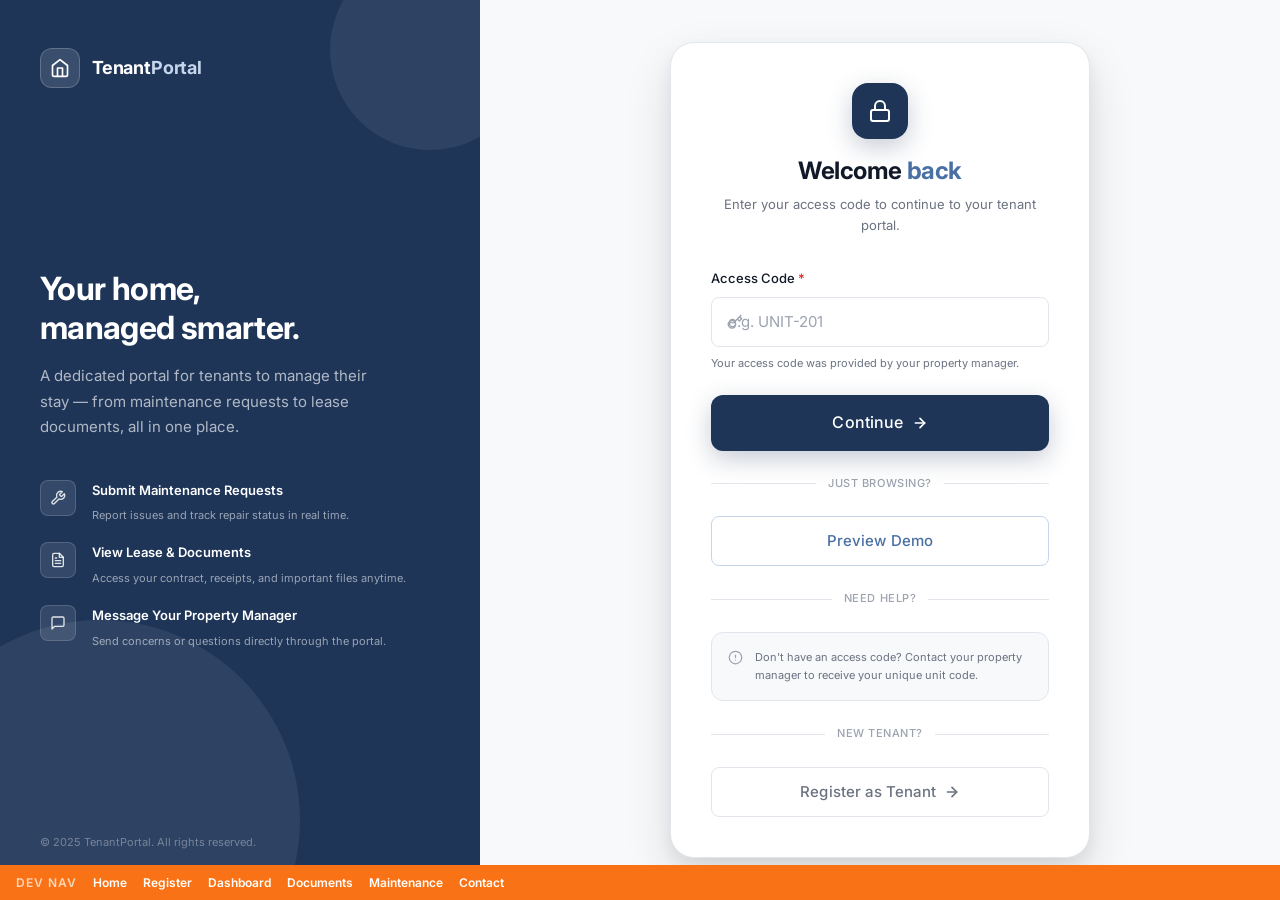
==== commit 6456a225: "fix: move UI files to repo root for GitHub Pages GitHub Pages serves from root /. Moving all HTML/CS" ====
--- a/index.html
+++ b/index.html
@@ -177,94 +177,15 @@
 
         <!-- Register -->
         <div class="divider--label mt-6">New tenant?</div>
-        <button type="button" id="reg-toggle-btn" class="btn btn--ghost btn--full" aria-expanded="false" aria-controls="reg-panel">
+        <a href="onboarding.html" class="btn btn--ghost btn--full">
           Register as Tenant
-          <span class="btn__arrow" id="reg-chevron" style="transition: transform 180ms ease;">
-            <svg width="14" height="14" viewBox="0 0 24 24" fill="none" stroke="currentColor" stroke-width="2.5" stroke-linecap="round" stroke-linejoin="round">
-              <polyline points="6 9 12 15 18 9"/>
+          <span class="btn__arrow">
+            <svg width="16" height="16" viewBox="0 0 24 24" fill="none" stroke="currentColor" stroke-width="2.5" stroke-linecap="round" stroke-linejoin="round">
+              <line x1="5" y1="12" x2="19" y2="12"/>
+              <polyline points="12 5 19 12 12 19"/>
             </svg>
           </span>
-        </button>
-
-        <div id="reg-panel" hidden style="margin-top: var(--space-4);">
-          <div id="alert-reg"></div>
-
-          <div class="form-group">
-            <label for="reg-name" class="label-required">Full Name</label>
-            <input type="text" id="reg-name" name="fullName" placeholder="e.g. Juan dela Cruz" autocomplete="name" required />
-          </div>
-
-          <div class="form-group">
-            <label for="reg-email" class="label-required">Email Address</label>
-            <div class="input-wrap">
-              <span class="input-icon" aria-hidden="true">
-                <svg width="16" height="16" viewBox="0 0 24 24" fill="none" stroke="currentColor" stroke-width="2" stroke-linecap="round" stroke-linejoin="round">
-                  <path d="M4 4h16c1.1 0 2 .9 2 2v12c0 1.1-.9 2-2 2H4c-1.1 0-2-.9-2-2V6c0-1.1.9-2 2-2z"/>
-                  <polyline points="22,6 12,13 2,6"/>
-                </svg>
-              </span>
-              <input type="email" id="reg-email" name="email" placeholder="you@email.com" autocomplete="email" required />
-            </div>
-          </div>
-
-          <div class="form-group">
-            <label for="reg-phone" class="label-required">Phone Number</label>
-            <div class="input-wrap">
-              <span class="input-icon" aria-hidden="true">
-                <svg width="16" height="16" viewBox="0 0 24 24" fill="none" stroke="currentColor" stroke-width="2" stroke-linecap="round" stroke-linejoin="round">
-                  <path d="M22 16.92v3a2 2 0 0 1-2.18 2 19.79 19.79 0 0 1-8.63-3.07A19.5 19.5 0 0 1 4.69 12 19.79 19.79 0 0 1 1.61 3.49A2 2 0 0 1 3.6 1.31h3a2 2 0 0 1 2 1.72c.127.96.361 1.903.7 2.81a2 2 0 0 1-.45 2.11L7.91 9c1.27 2.19 2.82 3.74 5 5l1.27-.89a2 2 0 0 1 2.11-.45c.907.339 1.85.573 2.81.7A2 2 0 0 1 21 16.92z"/>
-                </svg>
-              </span>
-              <input type="tel" id="reg-phone" name="phone" placeholder="+63 9XX XXX XXXX" autocomplete="tel" required />
-            </div>
-          </div>
-
-          <div class="form-group">
-            <label for="reg-address" class="label-required">Full Address</label>
-            <input type="text" id="reg-address" name="address" placeholder="Street, Barangay, City" autocomplete="street-address" required />
-          </div>
-
-          <div style="border-top: 1px solid var(--color-border); margin: var(--space-5) 0;"></div>
-
-          <div class="form-group">
-            <label for="reg-ec-name" class="label-required">Emergency Contact Name</label>
-            <input type="text" id="reg-ec-name" name="emergencyContactName" placeholder="Full name of your emergency contact" autocomplete="off" required />
-          </div>
-
-          <div class="form-group">
-            <label for="reg-ec-phone" class="label-required">Emergency Contact Phone</label>
-            <div class="input-wrap">
-              <span class="input-icon" aria-hidden="true">
-                <svg width="16" height="16" viewBox="0 0 24 24" fill="none" stroke="currentColor" stroke-width="2" stroke-linecap="round" stroke-linejoin="round">
-                  <path d="M22 16.92v3a2 2 0 0 1-2.18 2 19.79 19.79 0 0 1-8.63-3.07A19.5 19.5 0 0 1 4.69 12 19.79 19.79 0 0 1 1.61 3.49A2 2 0 0 1 3.6 1.31h3a2 2 0 0 1 2 1.72c.127.96.361 1.903.7 2.81a2 2 0 0 1-.45 2.11L7.91 9c1.27 2.19 2.82 3.74 5 5l1.27-.89a2 2 0 0 1 2.11-.45c.907.339 1.85.573 2.81.7A2 2 0 0 1 21 16.92z"/>
-                </svg>
-              </span>
-              <input type="tel" id="reg-ec-phone" name="emergencyContactPhone" placeholder="+63 9XX XXX XXXX" autocomplete="off" required />
-            </div>
-          </div>
-
-          <div class="mt-4" id="reg-submit-wrap">
-            <button type="button" id="reg-submit-btn" class="btn btn--brand btn--full">
-              Submit Registration
-              <span class="btn__arrow">
-                <svg width="15" height="15" viewBox="0 0 24 24" fill="none" stroke="currentColor" stroke-width="2.5" stroke-linecap="round" stroke-linejoin="round" aria-hidden="true">
-                  <path d="M5 12h14"/><path d="M12 5l7 7-7 7"/>
-                </svg>
-              </span>
-            </button>
-          </div>
-
-          <!-- Success state (hidden until submission succeeds) -->
-          <div id="reg-success" hidden style="text-align:center; padding: var(--space-4) 0;">
-            <div class="icon-badge icon-badge--success" style="margin: 0 auto var(--space-3);">
-              <svg width="20" height="20" viewBox="0 0 24 24" fill="none" stroke="currentColor" stroke-width="2.5" stroke-linecap="round" stroke-linejoin="round" aria-hidden="true">
-                <polyline points="20 6 9 17 4 12"/>
-              </svg>
-            </div>
-            <p style="font-size: var(--text-sm); font-weight: var(--fw-semi); color: var(--color-text); margin-bottom: var(--space-1);">Registration submitted!</p>
-            <p id="reg-success-msg" style="font-size: var(--text-xs); color: var(--color-text-muted); margin: 0;">Your access code has been sent to your email.</p>
-          </div>
-        </div>
+        </a>
 
       </div>
     </div>
@@ -334,87 +255,6 @@
       clearAlert('alert-container');
     });
 
-    // ── Registration panel toggle ──────────────────────────────
-    const regToggle  = document.getElementById('reg-toggle-btn');
-    const regPanel   = document.getElementById('reg-panel');
-    const regChevron = document.getElementById('reg-chevron');
-
-    regToggle.addEventListener('click', () => {
-      const isOpen = !regPanel.hidden;
-      regPanel.hidden = isOpen;
-      regToggle.setAttribute('aria-expanded', String(!isOpen));
-      regChevron.style.transform = isOpen ? '' : 'rotate(180deg)';
-      if (!isOpen) regPanel.querySelector('input').focus();
-    });
-
-    // ── Registration form submission ───────────────────────────
-    const REG_PHONE_RE = /^\+?[\d\s\-()\s]{7,15}$/;
-    const regSubmitBtn = document.getElementById('reg-submit-btn');
-
-    regSubmitBtn.addEventListener('click', async () => {
-      const fields = ['reg-name', 'reg-email', 'reg-phone', 'reg-address', 'reg-ec-name', 'reg-ec-phone'];
-      let valid = true;
-
-      fields.forEach(id => {
-        const el = document.getElementById(id);
-        el.classList.remove('is-error');
-        if (!el.value.trim()) { el.classList.add('is-error'); valid = false; }
-      });
-
-      if (!valid) {
-        showAlert('alert-reg', 'Please fill in all required fields.');
-        return;
-      }
-
-      const emailEl = document.getElementById('reg-email');
-      if (!/^[^\s@]+@[^\s@]+\.[^\s@]+$/.test(emailEl.value)) {
-        emailEl.classList.add('is-error');
-        showAlert('alert-reg', 'Please enter a valid email address.');
-        return;
-      }
-
-      const phoneEl = document.getElementById('reg-phone');
-      if (!REG_PHONE_RE.test(phoneEl.value.trim())) {
-        phoneEl.classList.add('is-error');
-        showAlert('alert-reg', 'Please enter a valid phone number.');
-        return;
-      }
-
-      const ecPhoneEl = document.getElementById('reg-ec-phone');
-      if (!REG_PHONE_RE.test(ecPhoneEl.value.trim())) {
-        ecPhoneEl.classList.add('is-error');
-        showAlert('alert-reg', 'Please enter a valid emergency contact phone number.');
-        return;
-      }
-
-      clearAlert('alert-reg');
-      setLoading(regSubmitBtn, true);
-
-      try {
-        const result = await apiPost(WEBHOOKS.newTenantRegistration, {
-          fullName:              document.getElementById('reg-name').value.trim(),
-          email:                 document.getElementById('reg-email').value.trim(),
-          phone:                 document.getElementById('reg-phone').value.trim(),
-          address:               document.getElementById('reg-address').value.trim(),
-          emergencyContactName:  document.getElementById('reg-ec-name').value.trim(),
-          emergencyContactPhone: document.getElementById('reg-ec-phone').value.trim(),
-        });
-
-        if (result && result.success) {
-          document.getElementById('reg-submit-wrap').hidden = true;
-          if (result.email) {
-            document.getElementById('reg-success-msg').textContent =
-              'Your access code has been sent to ' + escapeHtml(result.email) + '.';
-          }
-          document.getElementById('reg-success').hidden = false;
-        } else {
-          throw new Error(result && result.message ? result.message : DEFAULT_ERROR_MSG);
-        }
-      } catch (err) {
-        showAlert('alert-reg', err.message || DEFAULT_ERROR_MSG);
-        setLoading(regSubmitBtn, false);
-      }
-    });
   </script>
 </body>
 </html>
